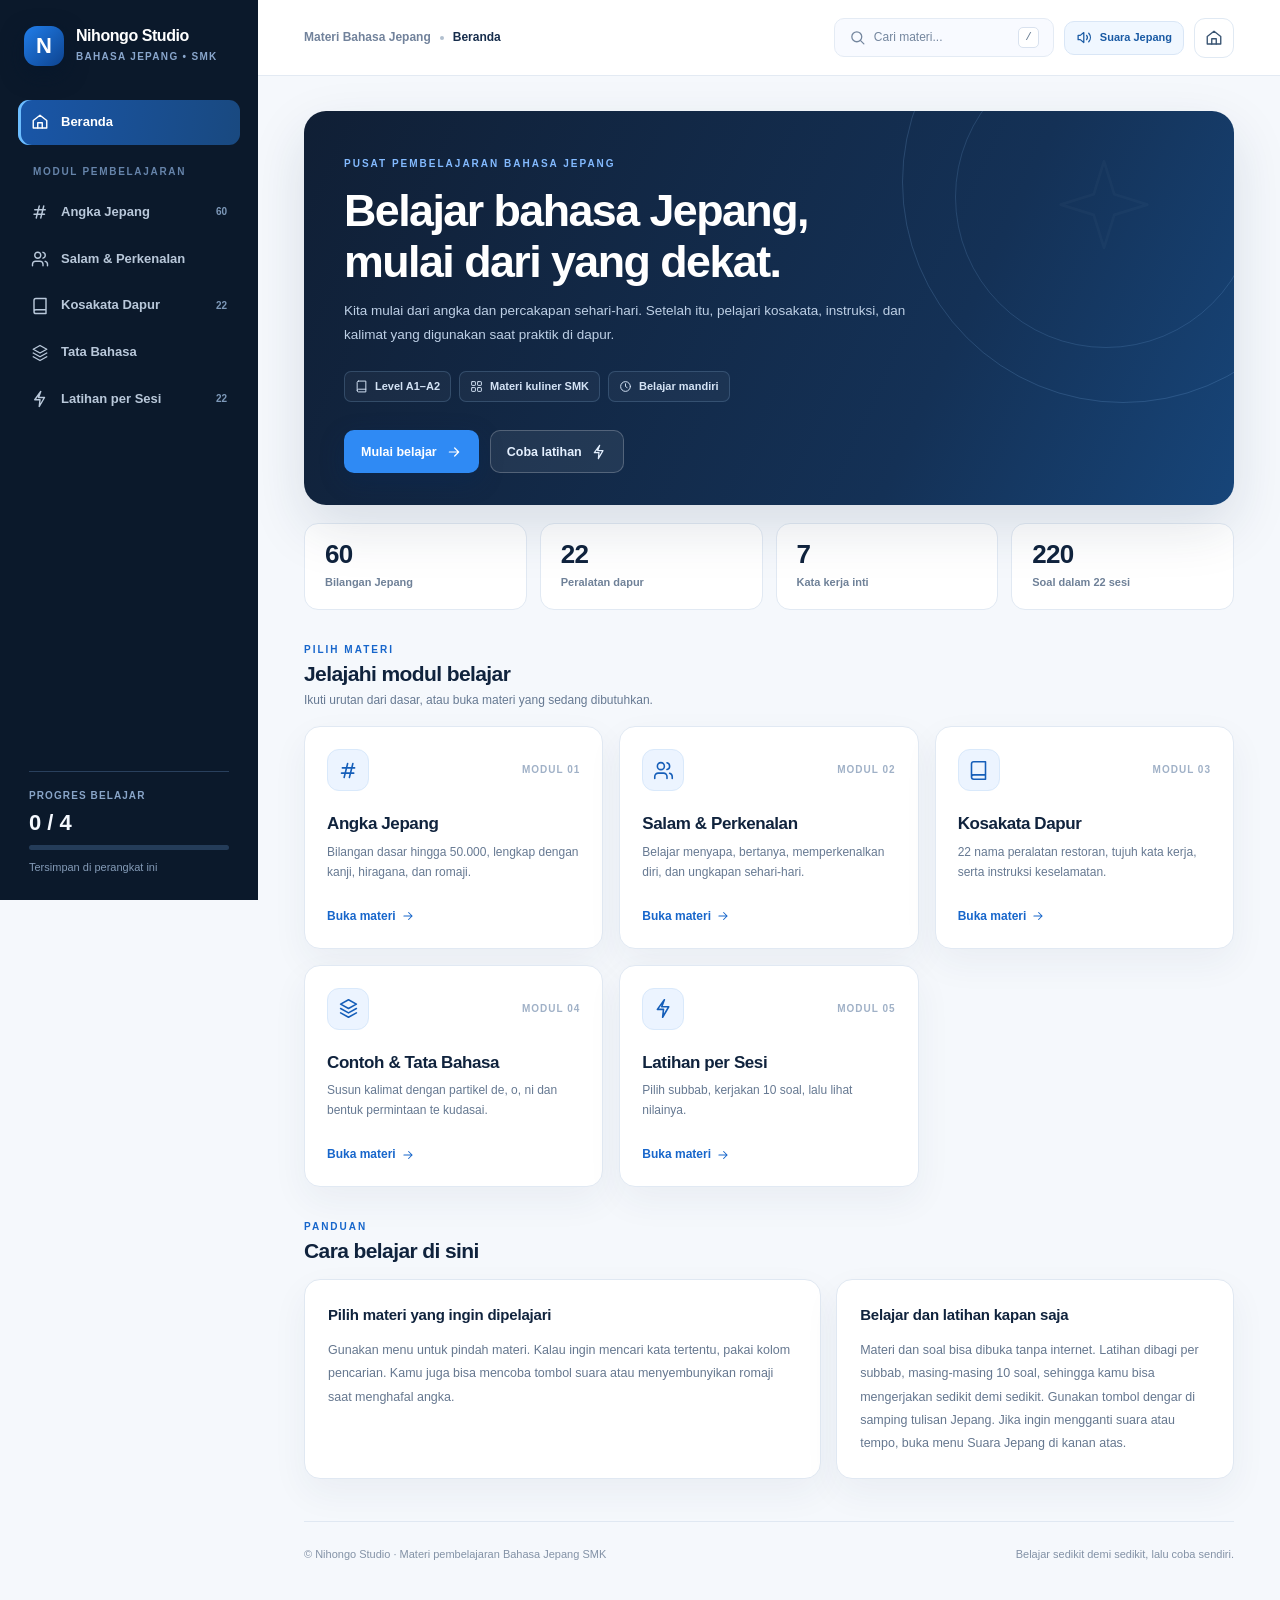
==== index.html @ 82347171 "Add files via upload" ====
<!doctype html>
<html lang="id"><head><meta charset="utf-8"><meta name="viewport" content="width=device-width,initial-scale=1"><meta name="theme-color" content="#0b192b"><meta name="description" content="Materi Bahasa Jepang untuk SMK: angka, salam, perkenalan, kosakata dapur, tata bahasa, dan latihan interaktif."><title>Beranda — Nihongo Studio</title><link rel="stylesheet" href="assets/style.css"><link rel="stylesheet" href="assets/audio.css"></head><body data-page="home"><div id="app"></div><noscript>Untuk menggunakan halaman materi interaktif, aktifkan JavaScript pada browser Anda.</noscript><script src="assets/data.js" defer></script><script src="assets/sessions.js" defer></script><script src="assets/audio.js" defer></script><script src="assets/app.js" defer></script></body></html>
---- assets/style.css ----
/* Nihongo Studio — offline-ready educational site */
:root{--ink:#10233d;--ink2:#2c415f;--muted:#667992;--line:#dfE7f1;--cloud:#f5f8fc;--white:#fff;--blue:#1766cb;--blue2:#0d51ac;--powder:#edf5ff;--nav:#0b192b;--nav2:#152840;--radius:18px;--shadow:0 14px 36px rgba(28,53,91,.055);--font:Inter,ui-sans-serif,-apple-system,BlinkMacSystemFont,"Segoe UI",Arial,sans-serif;--jp:"Hiragino Kaku Gothic ProN","Yu Gothic","Meiryo","Noto Sans CJK JP",sans-serif}
*{box-sizing:border-box}html{scroll-behavior:smooth}body{margin:0;background:var(--cloud);color:var(--ink);font:15px/1.6 var(--font);-webkit-font-smoothing:antialiased}button,input{font:inherit}button{cursor:pointer}a{text-decoration:none;color:inherit}a:focus-visible,button:focus-visible,input:focus-visible,[tabindex]:focus-visible{outline:3px solid #6db4ff;outline-offset:3px}button:disabled{cursor:not-allowed;opacity:.5}::selection{background:#cadeff;color:var(--ink)}
.jp{font-family:var(--jp)}.shell{display:flex;min-height:100vh}.sidebar{width:258px;flex:0 0 258px;background:var(--nav);color:#a8b9d1;position:fixed;inset:0 auto 0 0;display:flex;flex-direction:column;z-index:90;padding:26px 18px 19px;overflow-y:auto}.brand{display:flex;align-items:center;gap:12px;margin:0 6px 32px}.brand-mark{width:40px;height:40px;display:grid;place-items:center;border-radius:13px;background:linear-gradient(135deg,#217eea,#0d438f);box-shadow:0 8px 22px #07172b;color:white;font-size:22px;line-height:1;font-weight:800}.brand-name{display:block;font-size:16px;font-weight:800;color:#fff;letter-spacing:-.45px;line-height:1.1}.brand-sub{display:block;font-size:10px;letter-spacing:1.3px;text-transform:uppercase;color:#89a6cc;font-weight:800;margin-top:5px}.nav-label{font-size:10px;color:#6684aa;letter-spacing:1.7px;font-weight:800;text-transform:uppercase;margin:19px 15px 10px}.nav-link{display:flex;align-items:center;gap:12px;margin:2px 0;padding:12px 13px;color:#b9c8da;font-size:13px;font-weight:650;border-radius:11px;transition:.18s ease}.nav-link svg{width:18px;height:18px;flex:0 0 18px;stroke-width:1.9}.nav-link:hover{background:#1e3350;color:#fff}.nav-link.active{background:linear-gradient(98deg,#1956a8,#194980);color:#fff;box-shadow:inset 3px 0 #6cbdff}.nav-link .count{margin-left:auto;font-size:10px;color:#7d98b8}.nav-link.active .count{color:#b8d8ff}.sidebar-bottom{margin-top:auto;padding:20px 11px 4px}.sidebar-rule{height:1px;background:#29405d;margin-bottom:16px}.sidebar-kicker{font-size:10px;text-transform:uppercase;letter-spacing:1.1px;color:#89a5c8;font-weight:800}.sidebar-progress{margin:7px 0 10px;color:#f5f9ff;font-size:22px;line-height:1.1;font-weight:800}.meter{background:#243c59;height:5px;border-radius:99px;overflow:hidden}.meter>span{display:block;height:100%;width:0;background:#69b5ff;border-radius:inherit;transition:width .3s}.sidebar-footnote{font-size:11px;color:#849bb7;margin-top:9px}.main{margin-left:258px;width:calc(100% - 258px);min-width:0}.topbar{min-height:76px;padding:0 46px;display:flex;align-items:center;justify-content:space-between;gap:18px;background:#ffffffed;border-bottom:1px solid #e3eaf3;position:sticky;top:0;z-index:60;backdrop-filter:blur(14px)}.top-title{font-size:12px;font-weight:700;color:#71829b;display:flex;align-items:center;gap:9px}.top-title .dot{width:4px;height:4px;background:#b2c0cf;border-radius:50%}.top-title strong{font-weight:800;color:#162d4c}.top-actions{display:flex;align-items:center;gap:10px}.top-search{height:39px;border:1px solid #e4ebf4;border-radius:10px;padding:0 14px;display:flex;align-items:center;gap:8px;max-width:236px;min-width:220px;background:#f8faff;color:#74869e;cursor:pointer;text-align:left}.top-search svg{height:17px;width:17px}.top-search span{font-size:12px;flex:1}.kbd{display:inline-flex;border:1px solid #d9e2ef;border-radius:5px;padding:1px 6px;background:white;font-size:11px;color:#647990}.icon-button{height:40px;width:40px;border:1px solid #e0e9f3;border-radius:11px;background:#fff;display:grid;place-items:center;color:#385371}.icon-button svg{height:18px;width:18px}.mobile-menu{display:none}.content{max-width:1520px;padding:35px 46px 65px;margin:auto}.eyebrow{font-size:10px;text-transform:uppercase;color:var(--blue);letter-spacing:2px;font-weight:850}.hero{position:relative;overflow:hidden;background:linear-gradient(115deg,#101f35 0%,#143156 68%,#174579 100%);color:white;border-radius:22px;min-height:236px;padding:34px 40px 32px;box-shadow:0 22px 55px rgba(21,45,80,.13)}.hero:before{content:"";position:absolute;right:-110px;top:-150px;border:1px solid rgba(137,193,247,.18);height:440px;width:440px;border-radius:50%}.hero:after{content:"";position:absolute;right:-23px;top:-65px;border:1px solid rgba(137,193,247,.16);height:300px;width:300px;border-radius:50%}.hero .eyebrow{color:#83baff}.hero h1{position:relative;z-index:2;font-weight:800;letter-spacing:-1.55px;line-height:1.14;font-size:clamp(28px,3vw,41px);margin:13px 0 12px;max-width:750px}.hero p{position:relative;z-index:2;max-width:670px;color:#bed0e6;font-size:13.5px;line-height:1.8;margin:0}.hero .hero-meta{position:relative;z-index:2;display:flex;align-items:center;flex-wrap:wrap;gap:8px;margin-top:23px}.hero-meta span{display:inline-flex;align-items:center;gap:7px;padding:6px 10px;border:1px solid #6689ae55;border-radius:7px;color:#d4e3f5;font-size:11px;font-weight:700;background:#ffffff0a}.hero-meta svg{width:13px;height:13px}.hero-kanji{position:absolute;right:65px;top:22px;font-family:var(--jp);font-size:150px;line-height:1.2;color:rgba(228,241,255,.055);font-weight:900;pointer-events:none}.hero-home{min-height:310px;padding-top:45px}.hero-home h1{font-size:clamp(34px,3.5vw,49px)}.hero-home p{max-width:595px}.hero-buttons{display:flex;gap:11px;position:relative;z-index:2;margin-top:28px;flex-wrap:wrap}.btn{min-height:43px;display:inline-flex;gap:9px;align-items:center;justify-content:center;padding:10px 16px;border-radius:10px;border:1px solid transparent;font-size:12.5px;font-weight:780;transition:transform .18s,background .18s}.btn:hover{transform:translateY(-1px)}.btn svg{height:16px;width:16px}.btn-primary{background:#2f8af4;color:white;box-shadow:0 8px 24px #072a5c55}.btn-primary:hover{background:#53a3ff}.btn-ghost{background:#ffffff12;color:#e4f0ff;border-color:#ffffff38}.btn-light{background:#eef5ff;color:#1357a5;border-color:#d8e7fb}.btn-line{background:#fff;color:#254562;border:1px solid #dce7f2}.section-heading{display:flex;align-items:end;justify-content:space-between;gap:16px;margin:32px 0 16px}.section-heading h2{margin:3px 0 0;font-size:21px;line-height:1.2;letter-spacing:-.6px;font-weight:800}.section-heading p{color:var(--muted);font-size:12px;margin:5px 0 0}.section-aside{font-size:11px;font-weight:750;color:#69809b}.tile-grid{display:grid;grid-template-columns:repeat(3,minmax(0,1fr));gap:16px}.tile{background:white;border:1px solid #e1e9f3;border-radius:16px;padding:22px;box-shadow:var(--shadow);display:flex;flex-direction:column;transition:transform .22s,border .22s,box-shadow .22s}.tile:hover{transform:translateY(-3px);border-color:#b7d0ef;box-shadow:0 14px 28px #29466a15}.tile-top{display:flex;align-items:center;justify-content:space-between}.tile-icon{width:42px;height:42px;background:#ecf4ff;color:#155eb9;border:1px solid #d9e9fb;border-radius:12px;display:grid;place-items:center}.tile-icon svg{height:21px;width:21px}.tile-num{font-size:10px;letter-spacing:1px;font-weight:900;color:#a0b1c7}.tile h3{font-size:17px;letter-spacing:-.4px;line-height:1.25;margin:22px 0 7px}.tile p{font-size:12px;color:var(--muted);line-height:1.7;margin:0;min-height:45px}.tile-link{font-size:12px;color:var(--blue);font-weight:800;display:flex;align-items:center;gap:5px;margin-top:20px}.tile-link svg{width:14px;height:14px}.stat-grid{display:grid;grid-template-columns:repeat(4,1fr);gap:13px;margin-top:18px}.stat{background:#fff;border:1px solid #e1e9f3;border-radius:14px;padding:16px 20px}.stat strong{display:block;font-size:26px;letter-spacing:-.7px;line-height:1.1;font-weight:850}.stat small{font-size:11px;color:#6f8198;font-weight:650}.info-layout{display:grid;grid-template-columns:1.3fr 1fr;gap:15px}.panel{background:white;border:1px solid #e0e8f2;border-radius:16px;padding:23px;box-shadow:var(--shadow)}.panel h3{font-size:15px;margin:0 0 12px;letter-spacing:-.2px}.panel p{margin:0;color:#65778f;font-size:12.5px;line-height:1.85}.panel-note{display:flex;align-items:start;gap:14px;background:#f1f7ff;border:1px solid #d7e8ff;border-radius:13px;padding:17px 18px}.panel-note svg{flex:0 0 18px;color:#1362bc}.panel-note p{font-size:12px;line-height:1.75;margin:0;color:#4b617b}.panel-note strong{color:#123e78}.section-tools{display:flex;align-items:center;justify-content:space-between;flex-wrap:wrap;gap:12px;margin:23px 0 17px}.filters{display:flex;flex-wrap:wrap;align-items:center;gap:7px}.chip{border:1px solid #dce6f1;background:white;border-radius:9px;padding:9px 12px;font-size:11px;font-weight:750;color:#59708d}.chip:hover{border-color:#97bee9;color:#1159b1}.chip.active{color:white;border-color:#1766cb;background:#1766cb}.field{display:flex;align-items:center;gap:9px;border:1px solid #dce6f1;background:white;color:#8493a8;border-radius:10px;padding:0 13px;min-height:42px;min-width:210px}.field svg{height:16px;width:16px;flex-shrink:0}.field input{color:#203753;font-size:12px;border:0;background:transparent;outline:0;width:100%;min-width:0}.field input::placeholder{color:#95a4b7}.field:focus-within{border-color:#63a4ed;box-shadow:0 0 0 3px #b9ddff77}.number-grid{display:grid;grid-template-columns:repeat(5,minmax(0,1fr));gap:12px}.number-card{position:relative;display:flex;flex-direction:column;align-items:center;justify-content:center;min-height:155px;gap:5px;background:white;border:1px solid #e0e9f3;border-radius:14px;padding:20px 10px 15px;box-shadow:var(--shadow);text-align:center;transition:transform .2s,border .2s}.number-card:hover{transform:translateY(-2px);border-color:#a9c9ed}.number-tag{position:absolute;top:11px;left:12px;font-size:11px;font-weight:850;color:#6682a4}.number-kanji{font-size:32px;line-height:1.1;color:#192f4a}.number-kana{font-size:13px;color:#7789a0;line-height:1.3}.romaji-text{font-weight:850;color:#1264bf;line-height:1.26}.number-card .romaji-text{font-size:17px}.speak{width:30px;height:30px;display:grid;place-items:center;background:#f1f6fd;border:1px solid #e1ebf8;color:#5780aa;border-radius:9px;position:absolute;right:9px;top:9px}.speak:hover{background:#dfedff;color:#0c60c5}.speak svg{width:15px;height:15px}.number-card .speak{opacity:.05}.number-card:hover .speak,.number-card:focus-within .speak{opacity:1}.range-section{margin-top:25px}.range-title{font-size:13px;font-weight:850;color:#173252;margin-bottom:11px;display:flex;gap:9px;align-items:center}.range-title span{font-size:10px;color:#8a9bb0;font-weight:650}.large-grid{display:grid;grid-template-columns:repeat(4,minmax(0,1fr));gap:10px}.large-card{min-height:99px;padding:13px 14px;background:#fff;border:1px solid #e0e8f2;border-radius:12px;position:relative;transition:.2s}.large-card:hover{border-color:#b1cdec;box-shadow:var(--shadow)}.large-top{display:flex;align-items:start;justify-content:space-between;gap:9px}.large-top .number-tag{position:static;font-size:10px;color:#1b3554}.large-card .number-kanji{font-size:20px;line-height:1.2}.large-card .romaji-text{display:block;margin-top:9px;font-size:13px;overflow-wrap:anywhere}.large-card .number-kana{font-size:10px;margin-top:2px}.large-card .speak{position:absolute;right:10px;bottom:11px;top:auto;opacity:0}.large-card:hover .speak,.large-card:focus-within .speak{opacity:1}.milestone{background:linear-gradient(120deg,#113568,#1966bc);border-radius:14px;color:white;padding:18px 22px;display:flex;align-items:center;gap:25px;margin-top:15px}.milestone strong{font-size:26px;letter-spacing:-.8px}.milestone .jp{font-size:27px}.milestone .romaji-text{font-size:23px;color:white}.milestone small{margin-left:auto;color:#d7eaff;font-size:11px}.memorize .romaji-text:not(.revealed){color:transparent!important;background:linear-gradient(90deg,#e6eff9,#d4e4f6);border-radius:5px;min-width:62px;display:inline-block;user-select:none;cursor:pointer}.memorize .romaji-text:not(.revealed):after{content:"Tampilkan";font-size:10px;font-weight:750;color:#4d759f;display:block;line-height:20px}.notice{background:#eef5ff;border:1px solid #d7e8ff;border-left:3px solid #216dd0;padding:17px 20px;border-radius:11px;color:#4c6380;font-size:12px;line-height:1.8}.notice strong{color:#143f75}.divider{height:1px;background:#e2eaf3;margin:23px 0}.table-scroll{overflow-x:auto;border:1px solid #dce6f2;border-radius:13px;background:white}.data-table{width:100%;border-collapse:collapse;min-width:620px}.data-table thead{background:#eaf2fc}.data-table th{text-align:left;font-size:11px;letter-spacing:.1px;color:#204e83;padding:13px 17px}.data-table td{padding:11px 17px;border-top:1px solid #e7eef5;font-size:12px;color:#4e6179}.data-table td.jp{font-size:16px;color:#18304b;white-space:nowrap}.data-table td.romaji-text{color:#155bb1;font-size:12px}.data-table tr:hover{background:#f8fbff}.data-table .group-row td{background:#f0f6ff;color:#1b579a;font-size:10px;font-weight:850;text-transform:uppercase;letter-spacing:.6px;padding:10px 16px}.phrase-grid{display:grid;grid-template-columns:repeat(2,minmax(0,1fr));gap:11px}.phrase{background:white;border:1px solid #dfE7f1;border-radius:13px;padding:15px 18px;display:flex;flex-direction:column;position:relative;gap:4px;min-width:0}.phrase .jp{font-size:20px;line-height:1.6;color:#203c5a;overflow-wrap:anywhere}.phrase .romaji-text{font-size:12.5px}.phrase .meaning{color:#76869a;font-size:11.5px}.phrase .speak{right:12px;top:12px;opacity:.7}.phrase .jp{padding-right:24px}.phrase:hover{border-color:#bad1ed}.phrase-col{display:flex;flex-direction:column;gap:9px}.intro-layout{display:grid;grid-template-columns:1fr 1fr;gap:17px}.situation{background:white;border:1px solid #e0e9f3;border-radius:14px;padding:18px}.situation h3{margin:0 0 8px;font-size:13px}.situation p{font-size:12px;color:#5e7188;margin:0;line-height:1.8}.chat{display:flex;gap:12px;align-items:start;padding:13px 0;border-bottom:1px solid #e7eef5}.chat:last-child{border-bottom:0}.avatar{height:30px;width:30px;flex:0 0 30px;background:#e8f3ff;border-radius:9px;display:grid;place-items:center;color:#1b59a1;font-size:11px;font-weight:850}.chat:nth-child(even) .avatar{background:#e8edf6;color:#4e6481}.chat .jp{font-size:18px;line-height:1.4}.chat .romaji-text{display:block;font-size:12px;margin-top:4px}.chat .meaning{display:block;font-size:11px;color:#77889e;margin-top:3px}.vocab-grid{display:grid;grid-template-columns:repeat(4,minmax(0,1fr));gap:10px}.vocab-card{background:#fff;border:1px solid #dfe8f3;border-radius:12px;padding:15px;min-height:103px;display:flex;flex-direction:column;justify-content:center;gap:4px}.vocab-card .jp{font-size:23px}.vocab-card .romaji-text{font-size:12px}.vocab-card .meaning{font-size:11px;color:#6d7e94;line-height:1.4}.example-grid{display:grid;grid-template-columns:repeat(2,minmax(0,1fr));gap:13px}.example{background:white;border:1px solid #dfE7f1;border-radius:13px;padding:18px;min-width:0}.example-top{display:flex;justify-content:space-between;gap:12px}.example-num{display:inline-block;font-size:10px;color:#2c70be;font-weight:850}.example-meaning{font-size:13px;color:#253e5c;font-weight:750;margin:9px 0}.example .jp{font-size:17px;line-height:1.6;color:#223b58}.example .romaji-text{font-size:12px;margin-top:6px}.grammar-grid{display:grid;grid-template-columns:repeat(2,minmax(0,1fr));gap:15px}.grammar-card{background:white;border:1px solid #e0e7f0;border-radius:14px;padding:22px}.grammar-card h3{font-size:16px;margin:0;color:#173b68}.grammar-card p{color:#6d7f95;font-size:11.5px;margin:5px 0 13px}.pattern{font-size:12px;color:#1158ad;font-weight:800;background:#eaf4ff;border-radius:9px;padding:12px 14px;margin:0 0 16px;line-height:1.8}.grammar-example{margin-top:10px}.grammar-example .jp{font-size:17px;color:#1a3454;line-height:1.6}.grammar-example .romaji-text{font-size:11.5px}.grammar-example small{display:block;color:#77889e;font-size:11px}.dialogue{padding:8px 23px;background:white;border:1px solid #dee7f2;border-radius:14px}.footer{border-top:1px solid #e0e8f2;margin-top:42px;display:flex;align-items:center;justify-content:space-between;padding:24px 0 0;gap:10px;color:#8392a6;font-size:11px}.footer a{color:#51719c;font-weight:700}.completion{display:flex;align-items:center;justify-content:space-between;gap:15px;background:#eaf4ff;border:1px solid #d6e8fd;border-radius:14px;padding:18px 20px;margin-top:28px}.completion strong{font-size:13px;color:#173e73}.completion p{font-size:11.5px;color:#677f9a;margin:4px 0 0}.quiz-layout{display:grid;grid-template-columns:minmax(0,1.6fr) 280px;gap:20px}.quiz-card{background:#fff;border:1px solid #dde7f2;border-radius:17px;padding:28px;min-height:400px}.quiz-header{display:flex;justify-content:space-between;gap:9px;align-items:center;color:#7890aa;font-size:11px;font-weight:800}.quiz-progress{height:7px;background:#e9f0f7;border-radius:99px;overflow:hidden;margin:16px 0 33px}.quiz-progress>span{height:100%;background:#267fe6;display:block;transition:width .3s}.quiz-category{text-transform:uppercase;letter-spacing:1.5px;color:#2273ce;font-size:10px;font-weight:850}.quiz-question{font-size:25px;line-height:1.3;letter-spacing:-.7px;margin:12px 0 24px}.choices{display:grid;gap:10px}.choice{display:flex;text-align:left;gap:13px;align-items:center;border:1px solid #dbe6f2;background:#fff;border-radius:11px;padding:13px 15px;color:#264260;font-size:13px;font-weight:650;min-height:55px}.choice:hover{background:#f5faff;border-color:#aacbf1}.choice .letter{width:28px;height:28px;border-radius:7px;background:#f0f5fc;display:grid;place-items:center;color:#6985a5;font-size:11px;flex:0 0 28px;font-weight:800}.choice.selected{border-color:#2a75cd;background:#f2f8ff}.choice.correct{background:#e8f8f1;border-color:#49ad82;color:#175c42}.choice.incorrect{background:#fff0f1;border-color:#e9919d;color:#8c2e3a}.choice.correct .letter{background:#d0f1e2;color:#16734a}.choice.incorrect .letter{background:#ffdade;color:#a43c48}.feedback{margin-top:18px;padding:14px 16px;border-radius:10px;background:#f0f6ff;color:#4a688d;font-size:12px;line-height:1.7}.feedback strong{color:#154d90}.quiz-action{margin-top:22px;display:flex;justify-content:end}.quiz-side{background:#fff;border:1px solid #dfe8f2;border-radius:16px;padding:23px;height:max-content}.quiz-side h3{font-size:14px;margin:0 0 13px}.quiz-side p{font-size:12px;color:#73839a}.quiz-side .stack{display:grid;gap:9px}.quiz-side .stack button{text-align:left;width:100%}.results{text-align:center;display:flex;flex-direction:column;align-items:center;justify-content:center;min-height:330px}.results strong{font-size:59px;line-height:1.05;color:#155cb8}.results h2{margin:12px 0 4px;font-size:24px}.results p{max-width:420px;color:#77889e;font-size:13px}.search-overlay,.mobile-shade{position:fixed;inset:0;background:#071729aa;z-index:120;display:none;align-items:flex-start;justify-content:center;padding:100px 18px 30px;backdrop-filter:blur(4px)}.search-overlay.open{display:flex}.search-modal{width:min(610px,100%);max-height:min(70vh,690px);overflow:hidden;background:#fff;border-radius:17px;box-shadow:0 25px 75px #06142555}.search-modal-top{display:flex;align-items:center;gap:12px;padding:18px 22px;border-bottom:1px solid #e0e9f3}.search-modal-top svg{width:20px;height:20px;color:#6c7e94}.search-modal-top input{border:0;outline:0;flex:1;min-width:0;color:#142d4c;font-size:15px}.search-modal-top button{background:#f3f7fb;border:1px solid #e0e8f0;border-radius:7px;color:#69819c;padding:5px 8px;font-size:11px}.search-results{padding:10px;overflow-y:auto;max-height:55vh}.search-result{display:block;padding:11px 13px;border-radius:9px}.search-result:hover{background:#f0f6ff}.search-result strong{font-size:12px;color:#213d5e;display:block}.search-result small{font-size:11px;color:#7a8ca2}.empty{padding:30px;color:#7b8da4;text-align:center;font-size:12px}.toast{position:fixed;bottom:25px;right:25px;background:#173658;color:white;box-shadow:0 10px 40px #112d5050;padding:12px 18px;border-radius:10px;font-size:12px;font-weight:650;z-index:200;max-width:330px;display:none}.toast.show{display:block}.mobile-shade{z-index:80;display:none}.back-to-top{position:fixed;bottom:25px;right:25px;z-index:50;border:1px solid #d3e1f1;background:white;color:#366396;border-radius:11px;width:39px;height:39px;display:none;align-items:center;justify-content:center;box-shadow:0 5px 25px #223f5c21}.back-to-top.show{display:flex}.back-to-top svg{width:18px;height:18px}.print-only{display:none}
@media(max-width:1250px){.content{padding:28px 32px 55px}.topbar{padding:0 32px}.large-grid{grid-template-columns:repeat(3,1fr)}.number-grid{grid-template-columns:repeat(5,1fr)}.hero-kanji{right:20px}}
@media(max-width:1080px){.sidebar{width:220px;flex-basis:220px}.main{margin-left:220px;width:calc(100% - 220px)}.content{padding:25px 26px 55px}.topbar{padding:0 26px}.tile-grid{grid-template-columns:repeat(2,1fr)}.number-grid{grid-template-columns:repeat(4,1fr)}.stat-grid{grid-template-columns:repeat(2,1fr)}.vocab-grid{grid-template-columns:repeat(3,1fr)}.quiz-layout{grid-template-columns:1fr}.quiz-side{order:-1}.quiz-side .stack{grid-template-columns:repeat(4,1fr)}.quiz-side .stack button{font-size:11px}}
@media(max-width:800px){.sidebar{transform:translateX(-105%);transition:transform .24s ease;width:275px;box-shadow:none}.sidebar.open{transform:translateX(0);box-shadow:10px 0 50px #07172d50}.mobile-shade.open{display:block;position:fixed;z-index:80;inset:0;background:#07172980;padding:0}.main{margin:0;width:100%}.topbar{min-height:64px;padding:0 20px}.mobile-menu{display:grid}.content{padding:24px 20px 50px}.hero{padding:29px 28px;min-height:220px}.hero-kanji{font-size:124px;right:-18px;top:38px}.large-grid{grid-template-columns:repeat(3,1fr)}.top-search{min-width:0;width:42px;padding:0;justify-content:center;border:0;background:transparent}.top-search span,.top-search .kbd{display:none}}
@media(max-width:590px){.content{padding:16px 14px 40px}.hero{border-radius:16px;padding:25px 22px;min-height:240px}.hero h1{font-size:31px;letter-spacing:-1.2px}.hero p{font-size:12px;max-width:95%}.hero-kanji{right:-26px;top:55px;font-size:118px}.hero-home{min-height:320px}.hero-home h1{font-size:35px}.hero .hero-meta{margin-top:16px}.section-heading h2{font-size:19px}.tile-grid,.info-layout,.intro-layout,.phrase-grid,.grammar-grid,.example-grid{grid-template-columns:1fr}.tile{padding:19px}.tile h3{margin-top:15px}.tile p{min-height:unset}.stat-grid{grid-template-columns:repeat(2,1fr)}.stat{padding:14px}.stat strong{font-size:22px}.section-tools{align-items:stretch}.section-tools .field{width:100%}.number-grid{grid-template-columns:repeat(2,1fr);gap:9px}.number-card{min-height:145px}.number-card .speak{opacity:1}.large-grid{grid-template-columns:repeat(2,1fr);gap:8px}.large-card{padding:11px;min-height:102px}.large-card .romaji-text{font-size:12px}.vocab-grid{grid-template-columns:repeat(2,1fr)}.milestone{gap:14px;flex-wrap:wrap}.milestone small{margin-left:0}.completion{flex-direction:column;align-items:start}.quiz-card{padding:18px}.quiz-question{font-size:22px}.quiz-side .stack{grid-template-columns:repeat(2,1fr)}.footer{flex-wrap:wrap}.top-title{font-size:11px}.topbar{padding:0 14px}}
@media print{.sidebar,.topbar,.top-search,.speak,.filters,.section-tools,.completion,.hero-buttons,.back-to-top,.toast,.search-overlay{display:none!important}.main{width:100%;margin:0}.content{padding:0}.hero{background:white!important;color:#10233d;padding:10px 0;border-radius:0;box-shadow:none;min-height:0;border-bottom:2px solid #1766cb}.hero p{color:#526987}.hero .eyebrow{color:#1766cb}.hero-kanji{display:none}.tile,.panel,.phrase,.grammar-card,.number-card{break-inside:avoid;box-shadow:none}}

/* Mobile vocabulary table reflows to two-column study cards. */
@media(max-width:590px){
 .table-scroll{overflow:visible;border:0;background:transparent;border-radius:0}
 .data-table{min-width:0;display:block;width:100%;border-collapse:separate}
 .data-table thead{display:none}
 .data-table tbody{display:block}
 .data-table tbody tr.group-row{display:block;background:transparent;margin-top:14px}
 .data-table tbody tr.group-row:first-child{margin-top:0}
 .data-table .group-row td{display:block;border:0;background:transparent;font-size:10px;padding:8px 3px 9px;white-space:normal}
 .data-table tbody tr.kitchen-item{display:grid;grid-template-columns:minmax(0,1fr) auto;gap:2px 10px;background:#fff;border:1px solid #e0e8f2;border-radius:10px;padding:13px 14px;margin-bottom:7px}
 .data-table .kitchen-item td{padding:0;border:0;min-width:0}
 .data-table .kitchen-item td:first-child{grid-column:1/-1;font-size:12px;font-weight:750;color:#273f5c;margin-bottom:2px}
 .data-table .kitchen-item td.romaji-text{grid-column:1;grid-row:2;overflow-wrap:anywhere;font-size:12px}
 .data-table .kitchen-item td.jp{grid-column:2;grid-row:2;text-align:right;font-size:16px}
}

/* Japanese text and romaji appear together. */
.jp-inline-pair{display:inline-flex;vertical-align:middle;flex-direction:column;align-items:flex-start;gap:2px;max-width:100%;white-space:normal;margin:0 3px 2px;color:#1d3a5c}
.jp-inline-pair>.jp{font-family:var(--jp);font-weight:750;line-height:1.3;overflow-wrap:anywhere}
.jp-inline-reading{font-size:.62em!important;line-height:1.25;font-weight:800;letter-spacing:0;color:#1264bf;overflow-wrap:anywhere}
.quiz-question .jp-inline-pair{font-size:1em;vertical-align:middle;line-height:1.15;margin:0 5px}
.quiz-question .jp-inline-reading{font-size:12px!important;margin-top:4px}
.choice-content{display:block;min-width:0;flex:1}
.choice-jp-block{display:flex;flex-direction:column;gap:6px;min-width:0;align-items:flex-start;line-height:1.4}
.choice-jp-block .jp{font-family:var(--jp);font-weight:730;font-size:15px;overflow-wrap:anywhere;color:#24415e}
.choice-jp-block .choice-romaji{font-size:12px;color:#1460b7;font-weight:800;line-height:1.35;overflow-wrap:anywhere}
.choice.correct .choice-romaji{color:#1f7c59}
.choice.incorrect .choice-romaji{color:#a0484d}
.choice:has(.choice-jp-block){min-height:69px;padding-top:15px;padding-bottom:15px}
.feedback .jp-inline-pair{font-size:12px}
.feedback .jp-inline-reading{font-size:10px!important}
.notice .jp-inline-pair{font-size:inherit}
.notice .jp-inline-reading{font-size:10px!important}
.pattern .jp-inline-pair,.grammar-card h3 .jp-inline-pair{font-size:inherit;vertical-align:middle}
.pattern .jp-inline-reading,.grammar-card h3 .jp-inline-reading{font-size:10px!important}
.form-change{min-height:90px;display:flex;align-items:center;justify-content:center;gap:7px;flex-wrap:wrap;padding:16px 9px}
.form-change .jp-inline-pair{font-size:15px;white-space:nowrap}
.form-change .jp-inline-reading{font-size:11px!important}
.form-arrow{font-size:18px;font-weight:800;color:#2e75ca}
.practice-jp-list{display:grid;gap:13px;margin-top:17px}
.practice-jp-row{display:flex;align-items:center;gap:10px;font-size:16px;color:#173655}
.practice-jp-row .jp-inline-reading{font-size:11px!important}
.practice-index{font-size:12px;min-width:22px;font-weight:800;color:#6f84a0}
.hero-kanji svg{width:130px;height:130px;stroke-width:.5;opacity:.5}
@media(max-width:590px){.quiz-question{font-size:21px}.quiz-question .jp-inline-pair>.jp{font-size:20px}.choice-jp-block .jp{font-size:14px}.choice-jp-block .choice-romaji{font-size:12px}.hero-kanji svg{width:105px;height:105px}.form-change .jp-inline-pair{font-size:13px}}
/* Keep all readings readable even after an answer has been selected. */
.quiz-card .choice:disabled{opacity:1;cursor:default}
.quiz-card .choice.correct .jp{color:#185b44}
.quiz-card .choice.incorrect .jp{color:#874150}


/* Latihan dipisah per subbab, sepuluh soal setiap sesi. */
[hidden]{display:none!important}
.session-overview{margin-top:5px}
.session-filter{display:flex;flex-wrap:wrap;gap:9px;margin:4px 0 24px}
.session-catalog{display:grid;gap:22px}
.session-group{padding:22px 23px;border:1px solid #dfe8f2;border-radius:18px;background:#fff;box-shadow:0 8px 26px #19385d08}
.session-group-head{display:flex;align-items:end;justify-content:space-between;gap:18px;margin-bottom:16px}
.session-group-head h2{font-size:19px;color:#1e334c;margin:7px 0 0;letter-spacing:-.4px;line-height:1.3}
.session-progress{font-size:11px;color:#627892;background:#f4f8ff;border:1px solid #dfebf9;border-radius:99px;padding:7px 10px;white-space:nowrap}
.session-grid{display:grid;grid-template-columns:repeat(3,minmax(0,1fr));gap:11px}
.session-card{min-width:0;border:1px solid #dfe7f2;background:#fafcff;border-radius:13px;padding:18px;text-align:left;display:flex;flex-direction:column;align-items:stretch;gap:11px;cursor:pointer;transition:transform .2s,border-color .2s,background .2s}
.session-card:hover,.session-card:focus-visible{transform:translateY(-2px);border-color:#78a9e8;background:#f4f9ff;outline:0}
.session-card-top{display:flex;justify-content:space-between;align-items:start;gap:8px;min-height:18px}
.session-index{font-size:10px;font-weight:900;letter-spacing:1.25px;color:#145bb5}
.session-score{font-size:10px;color:#7d8c9f;text-align:right;line-height:1.35}
.session-card>strong{font-size:15px;color:#19334f;letter-spacing:-.25px;line-height:1.4}
.session-description{font-size:11.5px;line-height:1.65;color:#6c8098;flex:1}
.session-card-bottom{border-top:1px solid #dfe9f4;display:flex;justify-content:space-between;gap:9px;padding-top:12px;font-size:10.5px;color:#788da3;font-weight:800}
.session-card-bottom>span{display:inline-flex;align-items:center;gap:5px}
.session-card-bottom svg{height:15px;width:15px}
.session-start{color:#1765c6}
.active-session{margin-top:25px;scroll-margin-top:96px}
.quiz-backrow{display:flex;align-items:center;justify-content:space-between;gap:15px;margin-bottom:14px}
.quiz-session-title{font-size:13px;font-weight:800;color:#25466b;text-align:right}
.result-actions{display:flex;gap:10px;flex-wrap:wrap;justify-content:center;margin-top:18px}
.quiz-hint{font-size:11px;color:#8392a5;margin:20px 0 0}
@media(max-width:1250px){.session-grid{grid-template-columns:repeat(2,minmax(0,1fr))}}
@media(max-width:800px){.session-group{padding:18px}.session-group-head{align-items:start;flex-direction:column;gap:8px}.quiz-backrow{align-items:start;flex-direction:column}.quiz-session-title{text-align:left}}
@media(max-width:590px){.session-grid{grid-template-columns:1fr}.session-group{padding:14px;border-radius:13px}.session-group-head h2{font-size:17px}.session-card{padding:15px}.session-card>strong{font-size:14px}.session-filter{gap:6px}.session-filter .chip{font-size:10px}.active-session{scroll-margin-top:74px}.result-actions{flex-direction:column;width:100%}.result-actions button{width:100%}}
---- assets/audio.css ----
/* Japanese pronunciation controls; sibling buttons remain accessible in quizzes. */
.voice-top-trigger{border:1px solid #d9e6f6;background:#f0f7ff;color:#195aa4;display:inline-flex;align-items:center;gap:7px;min-height:34px;padding:7px 11px;border-radius:10px;font-size:11px;font-weight:800;cursor:pointer;white-space:nowrap}
.voice-top-trigger svg{width:17px;height:17px}.voice-top-trigger:hover{background:#e4f0ff;border-color:#98c2f4}
.audio-play{display:inline-flex!important;align-items:center;justify-content:center;vertical-align:middle;flex:0 0 auto;width:28px;height:28px;min-width:28px;padding:5px;border:1px solid #d1e1f6;border-radius:9px;color:#145ab0;background:#eff6ff;cursor:pointer;margin-left:7px;transition:background .15s,color .15s,transform .15s}
.audio-play svg{width:15px;height:15px}.audio-play:hover{background:#d7eafd;color:#0a458e;transform:translateY(-1px)}.audio-play:focus-visible{outline:3px solid #61a9f4;outline-offset:2px}.audio-play.is-speaking{background:#1d6bca;color:white;border-color:#1d6bca;box-shadow:0 0 0 3px #b6d8fb}
.jp-inline-pair .audio-play{width:22px;height:22px;min-width:22px;padding:4px;margin:4px 0 0}.jp-inline-pair .audio-play svg{width:13px;height:13px}
.jp-inline-pair{position:relative}.japanese-audio-token{display:inline-flex;align-items:center;gap:3px;vertical-align:middle;max-width:100%;white-space:normal}.japanese-audio-token .inline-romaji{color:#1c65b3;font-size:.82em;font-weight:750}.japanese-audio-token .audio-play{width:22px;height:22px;min-width:22px;margin-left:2px;padding:4px}
.choice-row{display:flex;align-items:stretch;gap:9px;min-width:0}.choice-row>.choice{flex:1;min-width:0;width:100%}.choice-row>.choice-audio{align-self:center;width:45px;height:45px;min-width:45px;margin:0;border-radius:13px}.choice-row>.choice-audio svg{width:20px;height:20px}.choice-row>.choice.correct{background:#e8f8f1}.choice-row>.choice.incorrect{background:#fff0f1}
.phrase>.audio-play{margin-left:0}.chat .audio-play,.grammar-example .audio-play,.example .audio-play,.vocab-card .audio-play{margin:3px 0 0 8px}.data-table td.jp .audio-play{float:right;margin:0 0 0 6px}
.milestone .audio-play{margin-left:auto}.voice-overlay{position:fixed;inset:0;background:#091c35b3;z-index:350;display:none;align-items:center;justify-content:center;padding:16px;backdrop-filter:blur(4px)}.voice-overlay.open{display:flex}.voice-panel{width:min(510px,100%);max-height:90vh;overflow:auto;background:white;border:1px solid #d3e4f9;box-shadow:0 28px 90px #081a3260;border-radius:22px;padding:27px;color:#223d5a}.voice-panel-head{display:flex;align-items:start;gap:8px;justify-content:space-between;margin-bottom:18px}.voice-eyebrow{font-size:10px;font-weight:850;color:#1565bd;letter-spacing:1.5px}.voice-panel h2{font-size:24px;margin:6px 0 10px;color:#122b4b}.voice-panel p{font-size:12.5px;color:#6c7f97;line-height:1.65;margin:0}.voice-close{background:#f1f5fa;border:0;border-radius:9px;padding:8px 11px;font-size:14px;cursor:pointer}.voice-field-label{display:flex;justify-content:space-between;gap:7px;font-weight:850;font-size:12px;color:#294a72;margin:15px 0 9px}.voice-select{width:100%;font:inherit;color:#233b57;border:1px solid #d5e3f4;border-radius:11px;padding:11px 12px;background:#f8fbff}.voice-quality{font-size:11px;color:#657f9e;margin-top:7px;line-height:1.5}.voice-panel input[type=range]{width:100%;accent-color:#176acf;cursor:pointer}.voice-controls{display:flex;flex-wrap:wrap;gap:9px;margin:21px 0 18px}.voice-controls .btn svg{width:17px;height:17px}.voice-panel .voice-note{background:#f1f7ff;border-left:3px solid #2279db;padding:13px 15px;border-radius:8px;font-size:11.5px;color:#56708a}.voice-panel .voice-note strong{color:#18466f}.voice-panel #voiceSpeedValue{font-weight:750;color:#1267ba}
@media(max-width:650px){.voice-top-trigger span{display:none}.voice-top-trigger{width:34px;height:34px;justify-content:center;padding:0}.voice-panel{padding:22px 18px}.voice-panel h2{font-size:21px}.choice-row{gap:7px}.choice-row>.choice-audio{width:40px;min-width:40px;height:40px}}
@media print{.audio-play,.voice-top-trigger,.voice-overlay{display:none!important}}

.search-audio-row{display:flex;align-items:center;gap:5px;border-radius:10px}.search-audio-row:hover{background:#eff6ff}.search-audio-row>.search-result{flex:1;min-width:0}.search-audio-row>.audio-play{margin:0 10px 0 2px}
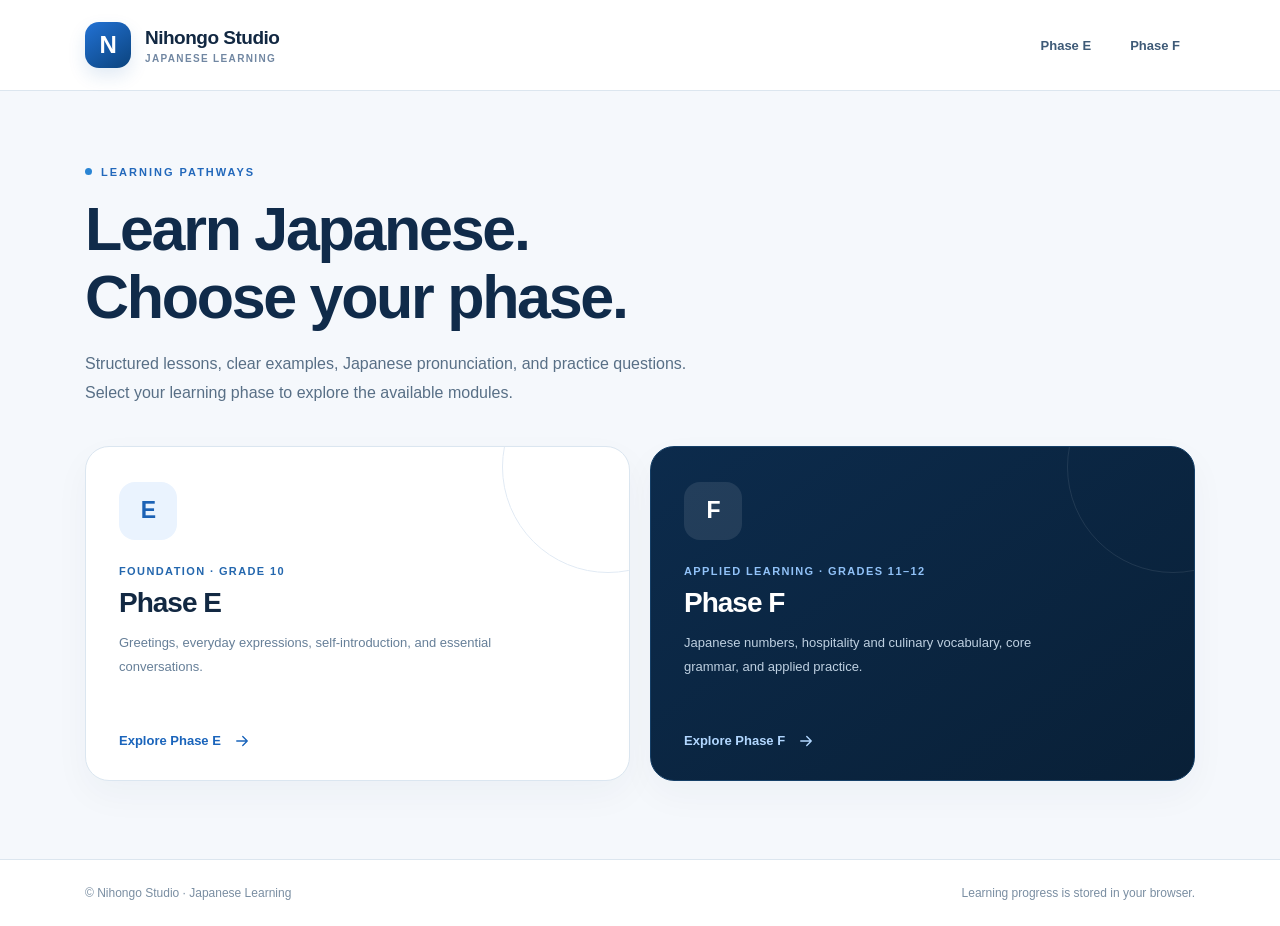
==== commit f1a7393e: "Update Phase E and Phase F website" ====
--- a/index.html
+++ b/index.html
@@ -1,2 +1 @@
-<!doctype html>
-<html lang="id"><head><meta charset="utf-8"><meta name="viewport" content="width=device-width,initial-scale=1"><meta name="theme-color" content="#0b192b"><meta name="description" content="Materi Bahasa Jepang untuk SMK: angka, salam, perkenalan, kosakata dapur, tata bahasa, dan latihan interaktif."><title>Beranda — Nihongo Studio</title><link rel="stylesheet" href="assets/style.css"><link rel="stylesheet" href="assets/audio.css"></head><body data-page="home"><div id="app"></div><noscript>Untuk menggunakan halaman materi interaktif, aktifkan JavaScript pada browser Anda.</noscript><script src="assets/data.js" defer></script><script src="assets/sessions.js" defer></script><script src="assets/audio.js" defer></script><script src="assets/app.js" defer></script></body></html>+<!doctype html><html lang="en"><head><meta charset="utf-8"><meta name="viewport" content="width=device-width,initial-scale=1"><meta name="theme-color" content="#0b233e"><meta name="description" content="Japanese learning pathways. Choose Phase E or Phase F to study lessons and practice questions."><title>Home | Nihongo Studio</title><link rel="icon" href="assets/favicon.svg" type="image/svg+xml"><link rel="stylesheet" href="assets/portal.css"></head><body><div class="portal"><header class="portal-header"><div class="header-inner"><a class="brand" href="index.html" aria-label="Nihongo Studio homepage"><span class="brand-mark">N</span><span>Nihongo Studio<span class="brand-detail">Japanese Learning</span></span></a><nav class="header-nav" aria-label="Learning phases"><a href="fase-e/index.html">Phase E</a><a href="fase-f/index.html">Phase F</a></nav></div></header><main class="portal-main" id="main-content"><section class="intro"><div class="eyebrow">Learning pathways</div><h1>Learn Japanese.<br>Choose your phase.</h1><p>Structured lessons, clear examples, Japanese pronunciation, and practice questions. Select your learning phase to explore the available modules.</p></section><section class="phase-grid" aria-label="Choose a learning phase"><a class="phase-card" href="fase-e/index.html"><span class="phase-icon" aria-hidden="true">E</span><span class="card-step">Foundation · Grade 10</span><h2>Phase E</h2><p>Greetings, everyday expressions, self-introduction, and essential conversations.</p><span class="card-cta">Explore Phase E <svg viewBox="0 0 24 24" fill="none" stroke="currentColor" stroke-width="1.8" stroke-linecap="round" stroke-linejoin="round" aria-hidden="true"><path d="M5 12h14m-6-6 6 6-6 6"/></svg></span></a><a class="phase-card featured" href="fase-f/index.html"><span class="phase-icon" aria-hidden="true">F</span><span class="card-step">Applied learning · Grades 11–12</span><h2>Phase F</h2><p>Japanese numbers, hospitality and culinary vocabulary, core grammar, and applied practice.</p><span class="card-cta">Explore Phase F <svg viewBox="0 0 24 24" fill="none" stroke="currentColor" stroke-width="1.8" stroke-linecap="round" stroke-linejoin="round" aria-hidden="true"><path d="M5 12h14m-6-6 6 6-6 6"/></svg></span></a></section></main><footer class="portal-foot"><div class="footer-inner"><span>© Nihongo Studio · Japanese Learning</span><span>Learning progress is stored in your browser.</span></div></footer></div></body></html>
--- a/assets/portal.css
+++ b/assets/portal.css
@@ -0,0 +1,23 @@
+
+:root{color-scheme:light;--ink:#122842;--muted:#63758a;--blue:#2268bb;--navy:#071b30;--line:#dce6ef;--bg:#f5f8fc}
+*{box-sizing:border-box}html{scroll-behavior:smooth}body{margin:0;font-family:'Segoe UI',Arial,sans-serif;background:var(--bg);color:var(--ink);-webkit-font-smoothing:antialiased}
+a{text-decoration:none;color:inherit}button,a{-webkit-tap-highlight-color:transparent}a:focus-visible{outline:3px solid #4c9eff;outline-offset:4px}
+.portal{min-height:100vh;display:flex;flex-direction:column}.portal-header{background:#fff;border-bottom:1px solid var(--line)}.header-inner{width:min(1110px,calc(100% - 44px));height:90px;margin:auto;display:flex;align-items:center;justify-content:space-between;gap:24px}
+.brand{display:flex;align-items:center;gap:14px;font-weight:800;font-family:'Segoe UI',Arial,sans-serif;font-size:19px;letter-spacing:-.5px}.brand-mark{display:grid;place-items:center;width:46px;height:46px;background:linear-gradient(145deg,#2272d5,#0b437d);border-radius:14px;color:#fff;font-size:24px;font-weight:800;box-shadow:0 8px 18px #1d5ead22}.brand-detail{display:block;color:#7187a2;font-size:10px;letter-spacing:1.35px;font-weight:800;text-transform:uppercase;margin-top:4px}
+.header-nav{display:flex;gap:9px}.header-nav a{font-size:13px;font-weight:800;color:#3e5a77;padding:10px 15px;border-radius:10px}.header-nav a:hover,.header-nav a[aria-current]{background:#eaf3fc;color:#1456a1}
+.portal-main{width:min(1110px,calc(100% - 44px));margin:0 auto;flex:1;padding:70px 0 78px}.intro{max-width:780px}.eyebrow{display:inline-flex;gap:9px;align-items:center;text-transform:uppercase;letter-spacing:2px;font-size:11px;font-weight:800;color:#2268bb}.eyebrow::before{content:'';width:7px;height:7px;background:#2a85d4;border-radius:50%}.intro h1{font-family:'Segoe UI',Arial,sans-serif;letter-spacing:-2.3px;font-size:clamp(34px,5vw,61px);line-height:1.12;margin:16px 0 17px;color:#102b4a;font-weight:800}.intro p{max-width:630px;color:#586f86;font-size:16px;line-height:1.85;margin:0}
+.phase-grid{display:grid;grid-template-columns:repeat(2,minmax(0,1fr));gap:20px;margin-top:38px}.phase-card{position:relative;background:#fff;border:1px solid #dbe6f0;border-radius:24px;padding:35px 33px 30px;min-height:335px;display:flex;flex-direction:column;align-items:flex-start;box-shadow:0 14px 36px #1639530a;transition:border-color .2s,transform .2s,box-shadow .2s;overflow:hidden}.phase-card:after{position:absolute;content:'';width:210px;height:210px;border:1px solid #e1eaf4;border-radius:50%;right:-85px;top:-86px;pointer-events:none}.phase-card:hover,.phase-card:focus-visible{transform:translateY(-3px);border-color:#72a9df;box-shadow:0 20px 42px #16395315}.phase-card.featured{background:linear-gradient(145deg,#0c2b4c,#092037);border-color:#153f67;color:#fff}.phase-card.featured:after{border-color:#ffffff17}.phase-icon{display:grid;place-items:center;background:#eaf3fe;color:#1c62b5;border-radius:16px;width:58px;height:58px;font-weight:800;font-size:23px;font-family:'Segoe UI',Arial,sans-serif;letter-spacing:-1px}.featured .phase-icon{background:#ffffff18;color:#fff}.card-step{margin:25px 0 8px;color:#2467ae;font-weight:800;font-size:11px;text-transform:uppercase;letter-spacing:1.4px}.featured .card-step{color:#91c2f8}.phase-card h2{font-family:'Segoe UI',Arial,sans-serif;font-size:28px;letter-spacing:-1px;margin:0 0 11px;line-height:1.25}.phase-card p{font-size:13px;line-height:1.85;color:#667f98;margin:0 0 22px;max-width:400px}.featured p{color:#bed0e1}.card-cta{margin-top:auto;display:inline-flex;gap:12px;align-items:center;font-size:13px;font-weight:800;color:#1a64bb}.featured .card-cta{color:#b2d7ff}.card-cta svg{width:18px;height:18px}
+.portal-foot{background:#fff;border-top:1px solid var(--line);padding:26px 0;color:#7a8ea2;font-size:12px}.footer-inner{width:min(1110px,calc(100% - 44px));margin:auto;display:flex;justify-content:space-between;gap:12px;flex-wrap:wrap}.footer-inner a{color:#2868ab}.small-note{font-size:12px;color:#71859a;margin:22px 0 0}
+.backline{display:flex;align-items:center;gap:10px;font-size:13px;font-weight:700;color:#2f6299;margin-bottom:36px}.module-grid{display:grid;grid-template-columns:repeat(3,minmax(0,1fr));gap:15px;margin-top:36px}.module-card{background:#fff;display:flex;min-height:205px;flex-direction:column;gap:12px;padding:26px;border:1px solid var(--line);border-radius:18px;box-shadow:0 8px 23px #173c5907;transition:.2s}.module-card:hover,.module-card:focus-visible{border-color:#79aee7;transform:translateY(-2px)}.module-tag{font-size:10px;font-weight:800;color:#3977b9;letter-spacing:1.3px;text-transform:uppercase}.module-card h2{font-size:17px;font-family:'Segoe UI',Arial,sans-serif;font-weight:800;margin:0;letter-spacing:-.4px}.module-card p{font-size:12px;color:#687f96;line-height:1.75;margin:0}.module-card span:last-child{font-size:12px;font-weight:800;color:#206bbb;margin-top:auto}
+.page-actions{display:flex;gap:12px;flex-wrap:wrap;margin-top:36px}.page-actions a{border:1px solid #c7d9ea;padding:13px 17px;border-radius:11px;font-size:12px;font-weight:800;background:#fff;color:#245e9a}.page-actions a:hover{background:#eaf4ff}
+@media(max-width:800px){.portal-main{padding:48px 0 65px}.module-grid{grid-template-columns:repeat(2,minmax(0,1fr))}.phase-card{padding:28px}.intro h1{letter-spacing:-1.2px}}
+@media(max-width:600px){.header-inner{height:76px}.brand{font-size:16px;gap:10px}.brand-mark{width:39px;height:39px;border-radius:11px;font-size:20px}.brand-detail{font-size:8px}.header-nav a{font-size:11px;padding:8px}.intro h1{font-size:35px;line-height:1.17}.intro p{font-size:14px}.phase-grid,.module-grid{grid-template-columns:1fr}.phase-card{min-height:280px;padding:27px}.phase-card h2{font-size:25px}.module-card{min-height:166px}.footer-inner{flex-direction:column}.portal-main{width:min(1110px,calc(100% - 32px))}.header-inner,.footer-inner{width:calc(100% - 32px)}}
+@media(prefers-reduced-motion:reduce){*{scroll-behavior:auto!important;transition:none!important}}
+@media(max-width:380px){
+ .header-inner{gap:8px}
+ .brand{font-size:13px;gap:7px;letter-spacing:-.6px;white-space:nowrap}
+ .brand-mark{width:32px;height:32px;flex:0 0 32px;font-size:18px;border-radius:9px}
+ .brand-detail{display:none}
+ .header-nav{gap:1px;flex-shrink:0}
+ .header-nav a{font-size:10px;padding:7px 6px;white-space:nowrap}
+}
